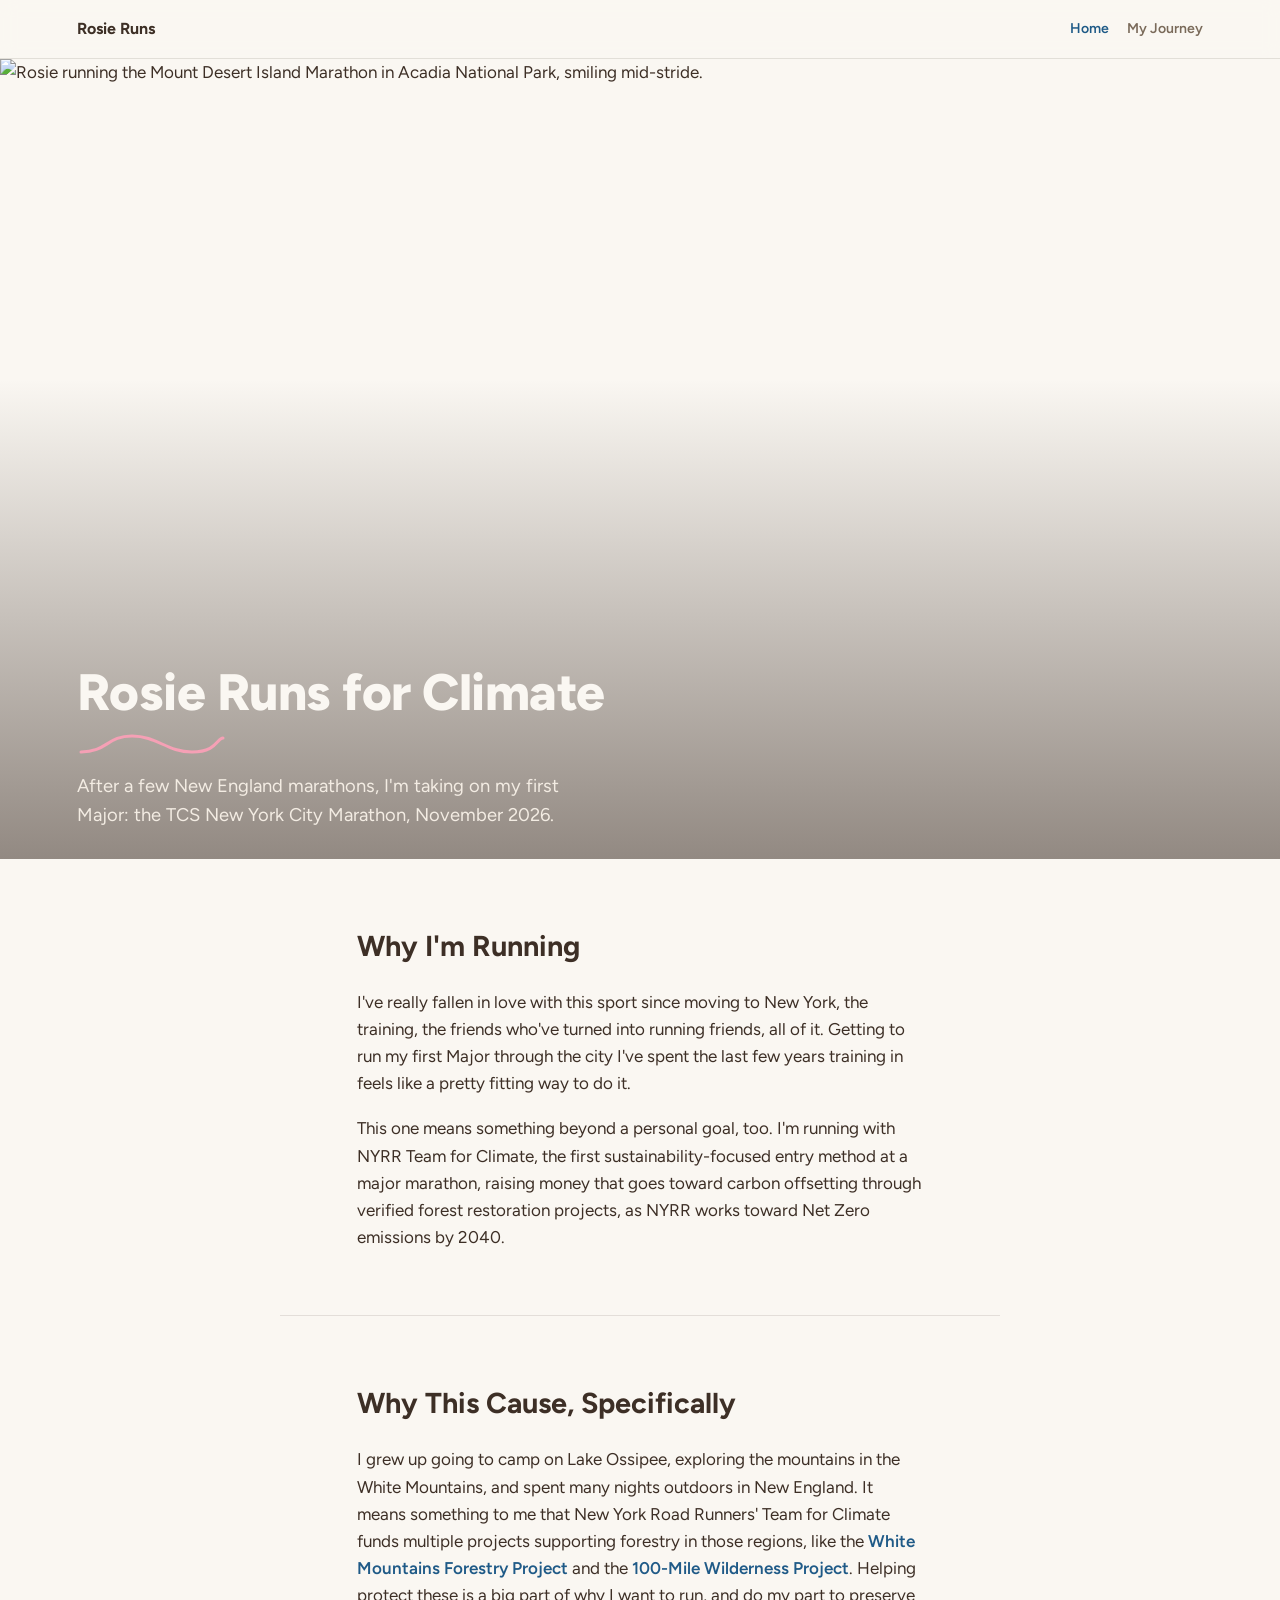
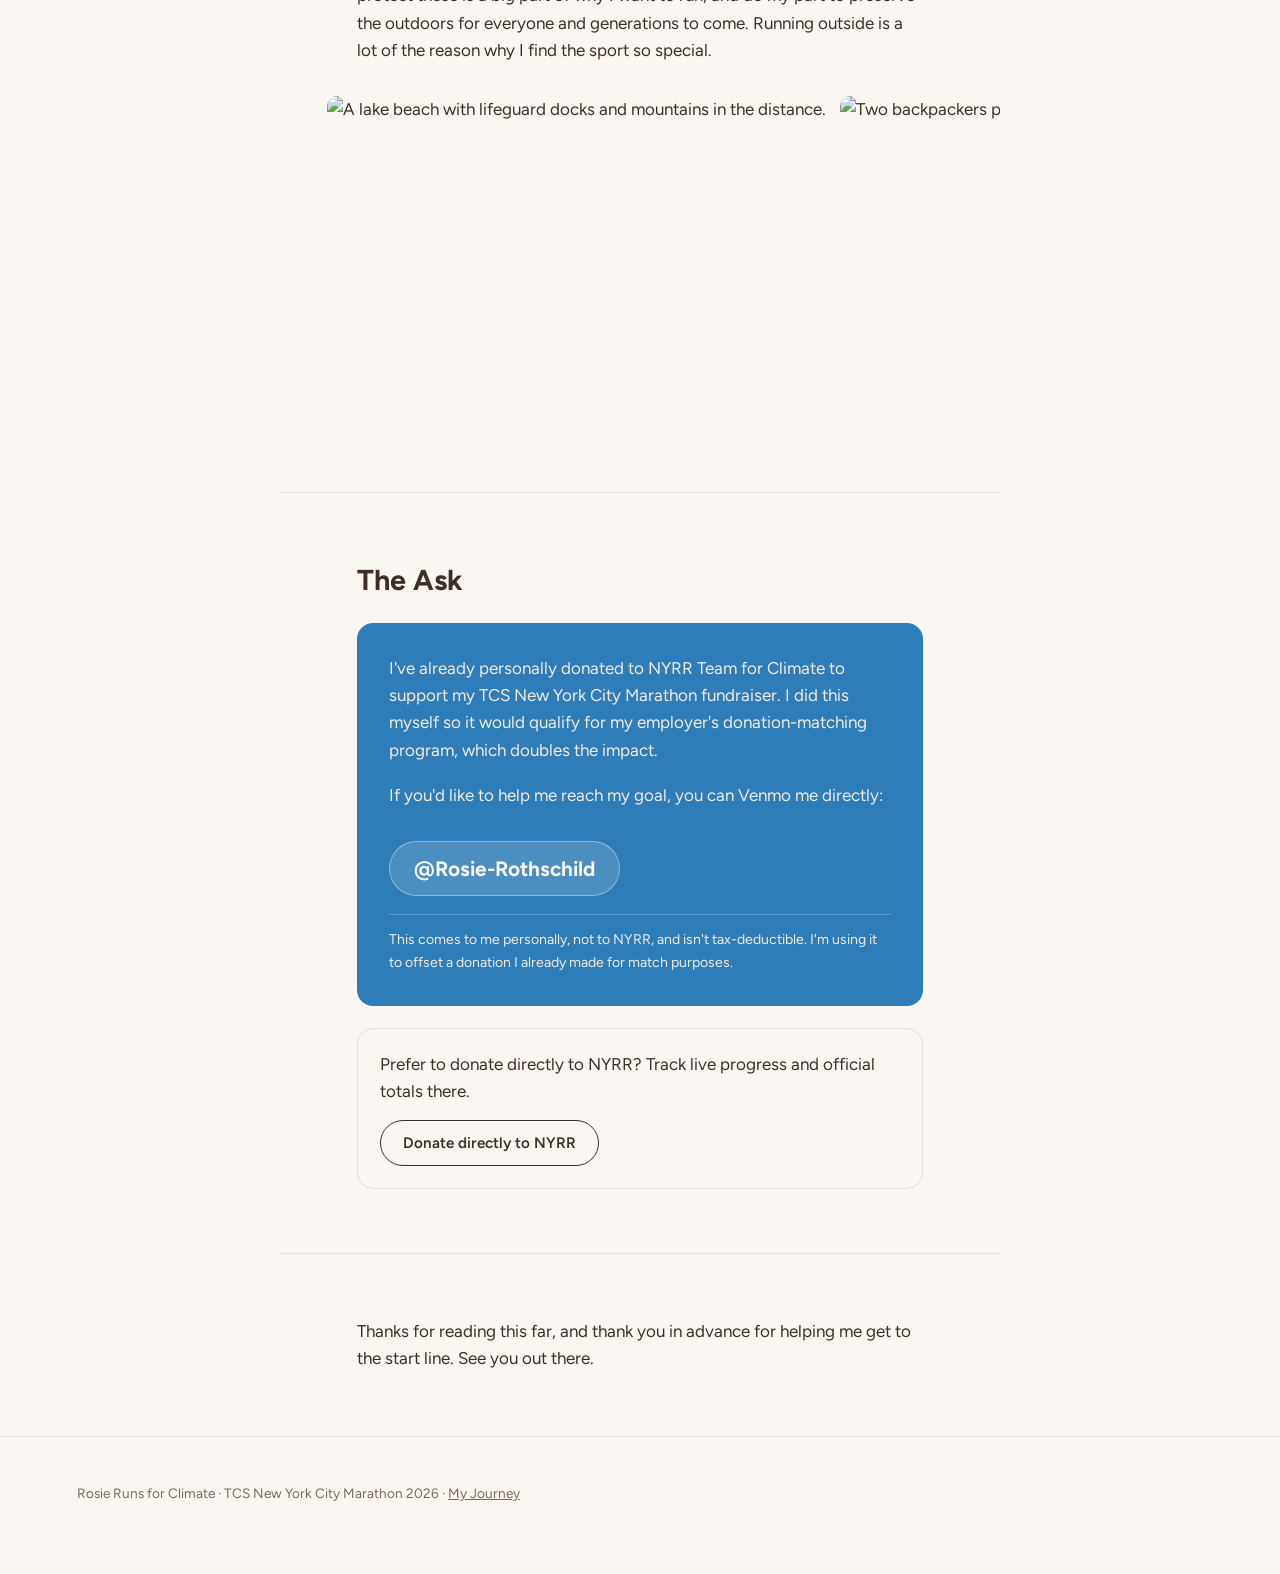
==== index.html @ b6416c95 "initial commit" ====
<!DOCTYPE html>
<html lang="en">
<head>
<meta charset="UTF-8">
<meta name="viewport" content="width=device-width, initial-scale=1.0">
<title>Rosie Runs for Climate</title>
<meta name="description" content="Rosie is running the 2026 TCS New York City Marathon with NYRR Team for Climate.">
<link rel="stylesheet" href="style.css">
</head>
<body>

<nav class="nav">
  <a href="index.html" class="brand">Rosie Runs</a>
  <div class="links">
    <a href="index.html" class="active">Home</a>
    <a href="journey.html">My Journey</a>
  </div>
</nav>

<header class="hero">
  <div class="hero-photo-wrap">
    <img src="images/hero-acadia-running.jpg" alt="Rosie running the Mount Desert Island Marathon in Acadia National Park, smiling mid-stride." />
  </div>
  <div class="hero-text">
    <h1>Rosie Runs for Climate</h1>
    <svg class="hero-route" viewBox="0 0 150 28" aria-hidden="true">
      <path d="M 4 22 C 30 22, 30 6, 55 6 S 90 22, 115 22 S 140 8, 146 8" />
    </svg>
    <p>After a few New England marathons, I'm taking on my first Major: the TCS New York City Marathon, November 2026.</p>
  </div>
</header>

<section class="section">
  <h2>Why I'm Running</h2>
  <p>I've really fallen in love with this sport since moving to New York, the training, the friends who've turned into running friends, all of it. Getting to run my first Major through the city I've spent the last few years training in feels like a pretty fitting way to do it.</p>
  <p>This one means something beyond a personal goal, too. I'm running with NYRR Team for Climate, the first sustainability-focused entry method at a major marathon, raising money that goes toward carbon offsetting through verified forest restoration projects, as NYRR works toward Net Zero emissions by 2040.</p>
</section>

<section class="section tint">
  <h2>Why This Cause, Specifically</h2>
  <p>I grew up going to camp on Lake Ossipee, exploring the mountains in the White Mountains, and spent many nights outdoors in New England. It means something to me that New York Road Runners' Team for Climate funds multiple projects supporting forestry in those regions, like the <span class="project-name">White Mountains Forestry Project</span> and the <span class="project-name">100-Mile Wilderness Project</span>. Helping protect these is a big part of why I want to run, and do my part to preserve the outdoors for everyone and generations to come. Running outside is a lot of the reason why I find the sport so special.</p>

  <div class="photo-strip">
    <img src="images/lake-ossipee.jpg" alt="A lake beach with lifeguard docks and mountains in the distance." />
    <img src="images/white-mountains-backpacking.jpg" alt="Two backpackers posing in front of the White Mountains." />
    <img src="images/katahdin-summit.jpg" alt="Four friends at the Katahdin summit sign in Maine." />
  </div>
</section>

<section class="section">
  <h2>The Ask</h2>

  <div class="ask-primary">
    <p>I've already personally donated to NYRR Team for Climate to support my TCS New York City Marathon fundraiser. I did this myself so it would qualify for my employer's donation-matching program, which doubles the impact.</p>
    <p>If you'd like to help me reach my goal, you can Venmo me directly:</p>
    <a class="venmo-handle" href="https://venmo.com/u/Rosie-Rothschild" target="_blank" rel="noopener">@Rosie-Rothschild</a>
    <p class="disclosure">This comes to me personally, not to NYRR, and isn't tax-deductible. I'm using it to offset a donation I already made for match purposes.</p>
  </div>

  <div class="ask-secondary">
    <p>Prefer to donate directly to NYRR? Track live progress and official totals there.</p>
    <a class="btn-outline" href="https://donations.nyrr.org/donations/new?fundraiser=254c26537fe28b5c06f1" target="_blank" rel="noopener">Donate directly to NYRR</a>
  </div>
</section>

<section class="section signoff">
  <p>Thanks for reading this far, and thank you in advance for helping me get to the start line. See you out there.</p>
</section>

<footer class="footer">
  <p>Rosie Runs for Climate &middot; TCS New York City Marathon 2026 &middot; <a href="journey.html">My Journey</a></p>
</footer>

<script src="script.js"></script>
</body>
</html>
---- style.css ----
@import url('https://fonts.googleapis.com/css2?family=Figtree:wght@400;500;600;700;800&display=swap');

:root {
  --base: #FAF7F2;
  --brown: #3D2F26;
  --blue: #2E7DB8;
  --blue-deep: #1F5A87;
  --olive: #6B7A4F;
  --pink: #F5A0B5;
  --neutral: #7A6A5A;
  --line: rgba(61, 47, 38, 0.12);

  --font: 'Figtree', -apple-system, BlinkMacSystemFont, sans-serif;

  --gutter: 6vw;
  --max-w: 720px;
}

* { box-sizing: border-box; }

html { scroll-behavior: smooth; }

body {
  margin: 0;
  background: var(--base);
  color: var(--brown);
  font-family: var(--font);
  font-size: 17px;
  line-height: 1.6;
  -webkit-font-smoothing: antialiased;
}

@media (prefers-reduced-motion: reduce) {
  html { scroll-behavior: auto; }
  * { animation-duration: 0.001ms !important; transition-duration: 0.001ms !important; }
}

a { color: var(--blue-deep); }
a:focus-visible, button:focus-visible { outline: 2px solid var(--blue); outline-offset: 3px; }

/* ---------- Nav ---------- */
.nav {
  position: sticky;
  top: 0;
  z-index: 20;
  display: flex;
  align-items: center;
  justify-content: space-between;
  gap: 12px;
  padding: 16px var(--gutter);
  background: rgba(250, 247, 242, 0.88);
  backdrop-filter: blur(8px);
  border-bottom: 1px solid var(--line);
}

.nav a {
  text-decoration: none;
  color: var(--brown);
  font-weight: 600;
  white-space: nowrap;
}

.nav .brand {
  font-size: 1rem;
  font-weight: 700;
  color: var(--brown);
}

.nav .links {
  display: flex;
}

.nav .links a {
  margin-left: 18px;
  font-size: 0.88rem;
  color: var(--neutral);
}
.nav .links a.active,
.nav .links a:hover {
  color: var(--blue-deep);
}

@media (max-width: 400px) {
  .nav { padding: 14px 5vw; }
  .nav .brand { font-size: 0.92rem; }
  .nav .links a { margin-left: 12px; font-size: 0.78rem; }
}

/* ---------- Hero ---------- */
.hero {
  position: relative;
  overflow: hidden;
}

.hero-photo-wrap {
  position: relative;
  width: 100%;
  height: 0;
  padding-top: 125%; /* 4:5 on mobile, via padding-percentage technique for broad compatibility */
  max-height: 88vh;
  overflow: hidden;
}

@media (min-width: 640px) {
  .hero-photo-wrap { padding-top: 62.5%; max-height: 78vh; } /* 16:10 */
}

.hero-photo-wrap img {
  position: absolute;
  top: 0;
  left: 0;
  right: 0;
  bottom: 0;
  width: 100%;
  height: 100%;
  object-fit: cover;
  object-position: center 20%;
}

.hero-photo-wrap::after {
  content: '';
  position: absolute;
  inset: 0;
  background: linear-gradient(180deg, rgba(61,47,38,0) 40%, rgba(61,47,38,0.55) 100%);
}

.hero-route {
  display: block;
  width: 150px;
  height: 28px;
  margin: 6px 0 14px;
  overflow: visible;
}

.hero-route path {
  fill: none;
  stroke: var(--pink);
  stroke-width: 3;
  stroke-linecap: round;
  stroke-dasharray: 220;
  stroke-dashoffset: 220;
  animation: draw-route 1.4s ease-out 0.5s forwards;
}

@keyframes draw-route {
  to { stroke-dashoffset: 0; }
}

.hero-text {
  position: absolute;
  left: var(--gutter);
  right: var(--gutter);
  bottom: 28px;
  z-index: 3;
  color: #FAF7F2;
}

.hero-text h1 {
  font-size: clamp(2rem, 7vw, 3.2rem);
  font-weight: 800;
  line-height: 1.05;
  margin: 0 0 10px;
  letter-spacing: -0.01em;
}

.hero-text p {
  font-size: clamp(1rem, 3vw, 1.15rem);
  max-width: 44ch;
  margin: 0;
  color: #F3ECE3;
}

/* ---------- Sections ---------- */
.section {
  padding: 64px var(--gutter);
  max-width: var(--max-w);
  margin: 0 auto;
}

.section + .section {
  border-top: 1px solid var(--line);
}

.section h2 {
  font-size: clamp(1.4rem, 4vw, 1.8rem);
  font-weight: 700;
  margin: 0 0 20px;
  color: var(--brown);
}

.section p {
  margin: 0 0 18px;
  color: var(--brown);
  max-width: 62ch;
}

.section p:last-child { margin-bottom: 0; }

.section.tint {
  background: var(--base);
}

/* project name highlight - understated, not a badge */
.project-name {
  color: var(--blue-deep);
  font-weight: 600;
}

/* ---------- Photo strip / carousel ---------- */
.photo-strip {
  display: flex;
  gap: 14px;
  overflow-x: auto;
  margin: 28px calc(var(--gutter) * -1) 0;
  padding: 4px var(--gutter) 12px;
  scroll-snap-type: x mandatory;
  -webkit-overflow-scrolling: touch;
}

.photo-strip::-webkit-scrollbar { height: 6px; }
.photo-strip::-webkit-scrollbar-thumb { background: var(--line); border-radius: 3px; }

.photo-strip img {
  scroll-snap-align: start;
  flex: 0 0 auto;
  height: 260px;
  width: auto;
  max-width: 82vw;
  object-fit: cover;
  border-radius: 10px;
}

@media (min-width: 640px) {
  .photo-strip img { height: 320px; }
}

/* ---------- The Ask ---------- */
.ask-primary {
  background: var(--blue);
  color: #FAF7F2;
  border-radius: 16px;
  padding: 32px;
  margin-top: 8px;
}

.ask-primary p { color: #F3ECE3; }

.venmo-handle {
  display: inline-block;
  font-size: 1.3rem;
  font-weight: 700;
  color: #FAF7F2;
  background: rgba(250, 247, 242, 0.14);
  border: 1.5px solid rgba(250, 247, 242, 0.4);
  border-radius: 999px;
  padding: 10px 24px;
  margin: 14px 0 18px;
  text-decoration: none;
}

.venmo-handle:hover { background: rgba(250, 247, 242, 0.22); }

.disclosure {
  font-size: 0.88rem;
  color: rgba(243, 236, 227, 0.85);
  border-top: 1px solid rgba(250, 247, 242, 0.25);
  padding-top: 14px;
  margin-top: 18px;
}

.ask-secondary {
  margin-top: 22px;
  padding: 22px;
  border: 1.5px solid var(--line);
  border-radius: 16px;
}

.ask-secondary p { margin-bottom: 14px; }

.btn-outline {
  display: inline-block;
  border: 1.5px solid var(--brown);
  color: var(--brown);
  text-decoration: none;
  font-weight: 600;
  padding: 10px 22px;
  border-radius: 999px;
  font-size: 0.95rem;
}

.btn-outline:hover {
  background: var(--brown);
  color: var(--base);
}

/* ---------- Sign-off ---------- */
.signoff {
  text-align: left;
  color: var(--neutral);
  font-style: normal;
}

/* ---------- Footer ---------- */
.footer {
  padding: 32px var(--gutter) 56px;
  color: var(--neutral);
  font-size: 0.85rem;
  border-top: 1px solid var(--line);
}

.footer a { color: var(--neutral); }

/* ---------- Journey page specific ---------- */
.journey-hero {
  padding: 56px var(--gutter) 0;
  max-width: var(--max-w);
  margin: 0 auto;
}

.journey-hero h1 {
  font-size: clamp(1.8rem, 6vw, 2.6rem);
  font-weight: 800;
  margin: 0 0 8px;
  color: var(--brown);
}

.journey-hero .kicker {
  color: var(--olive);
  font-weight: 600;
  margin: 0 0 4px;
}

.strava-link {
  display: inline-flex;
  align-items: center;
  gap: 8px;
  margin-top: 8px;
  color: var(--blue-deep);
  font-weight: 600;
  text-decoration: none;
}

.strava-link:hover { text-decoration: underline; }

/* ---------- Coming soon (unused now, kept minimal if needed) ---------- */
.coming-soon {
  padding: 120px var(--gutter);
  text-align: center;
  color: var(--neutral);
}
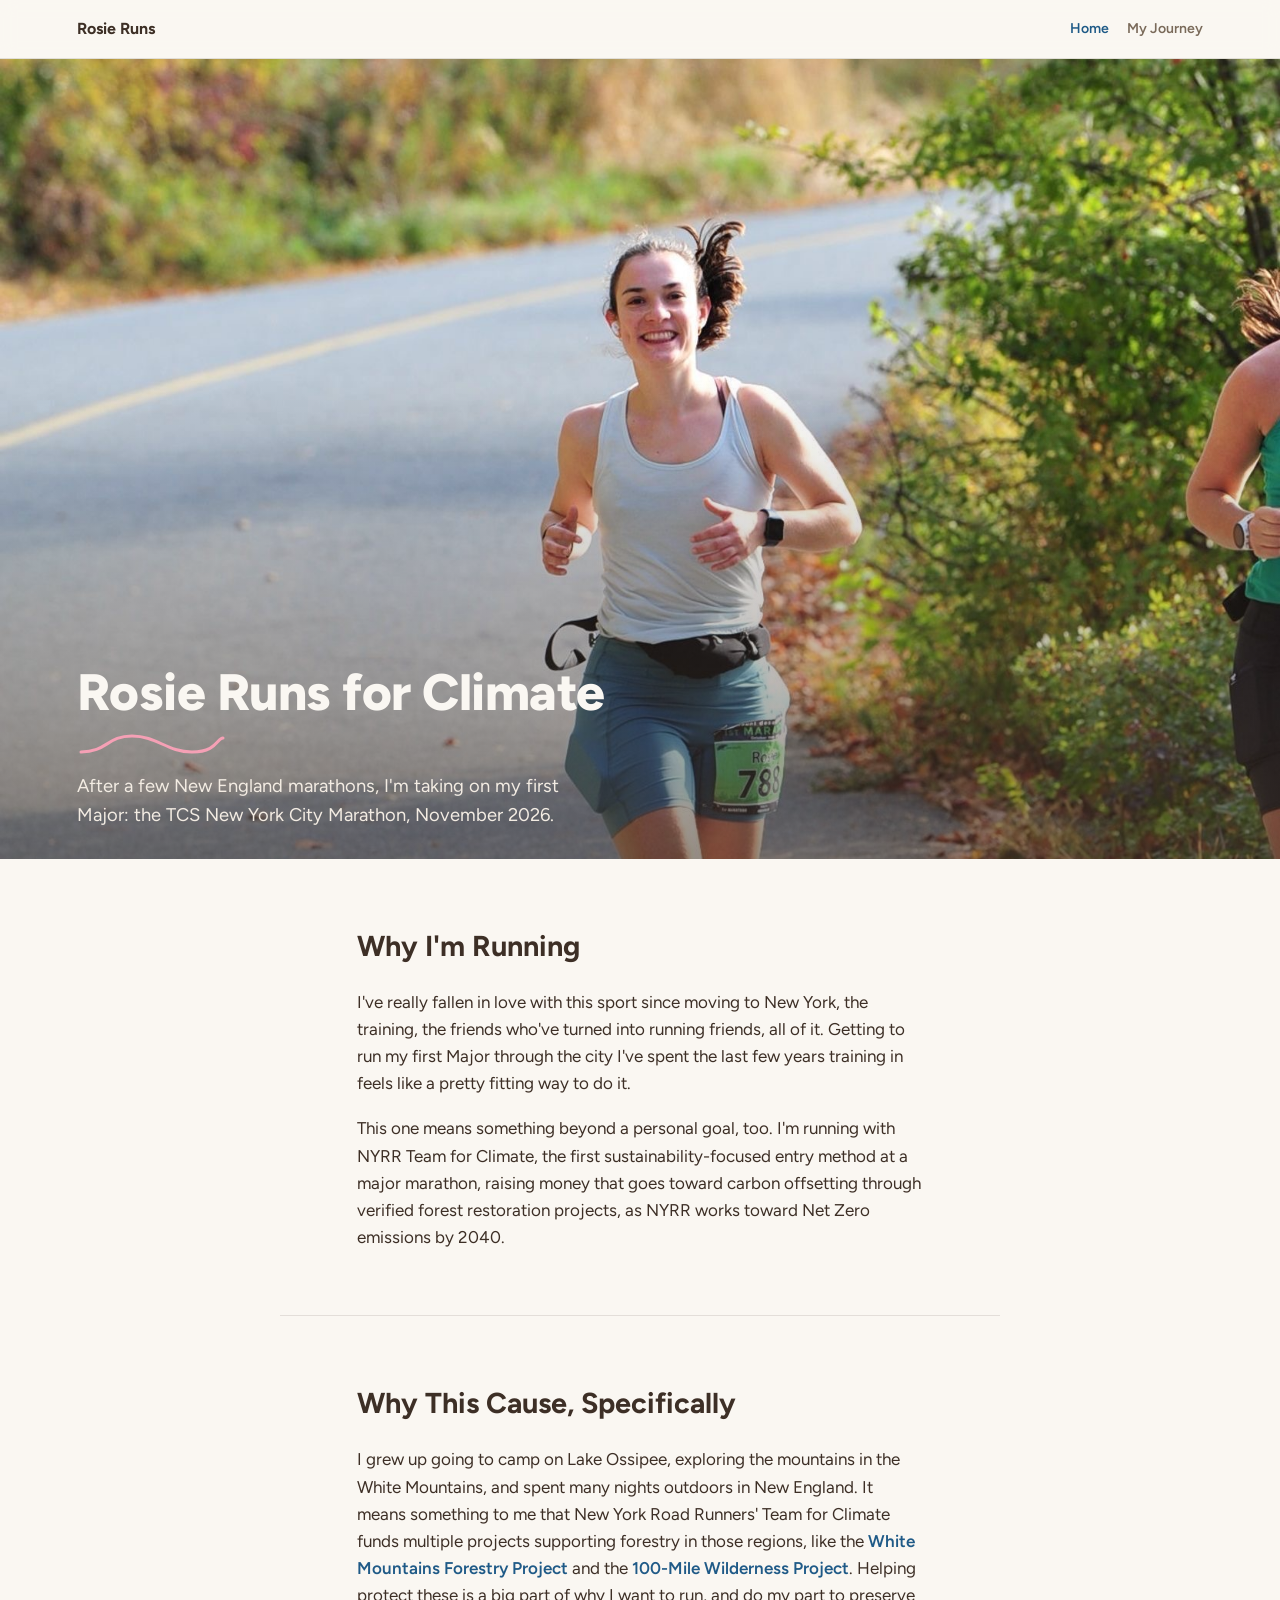
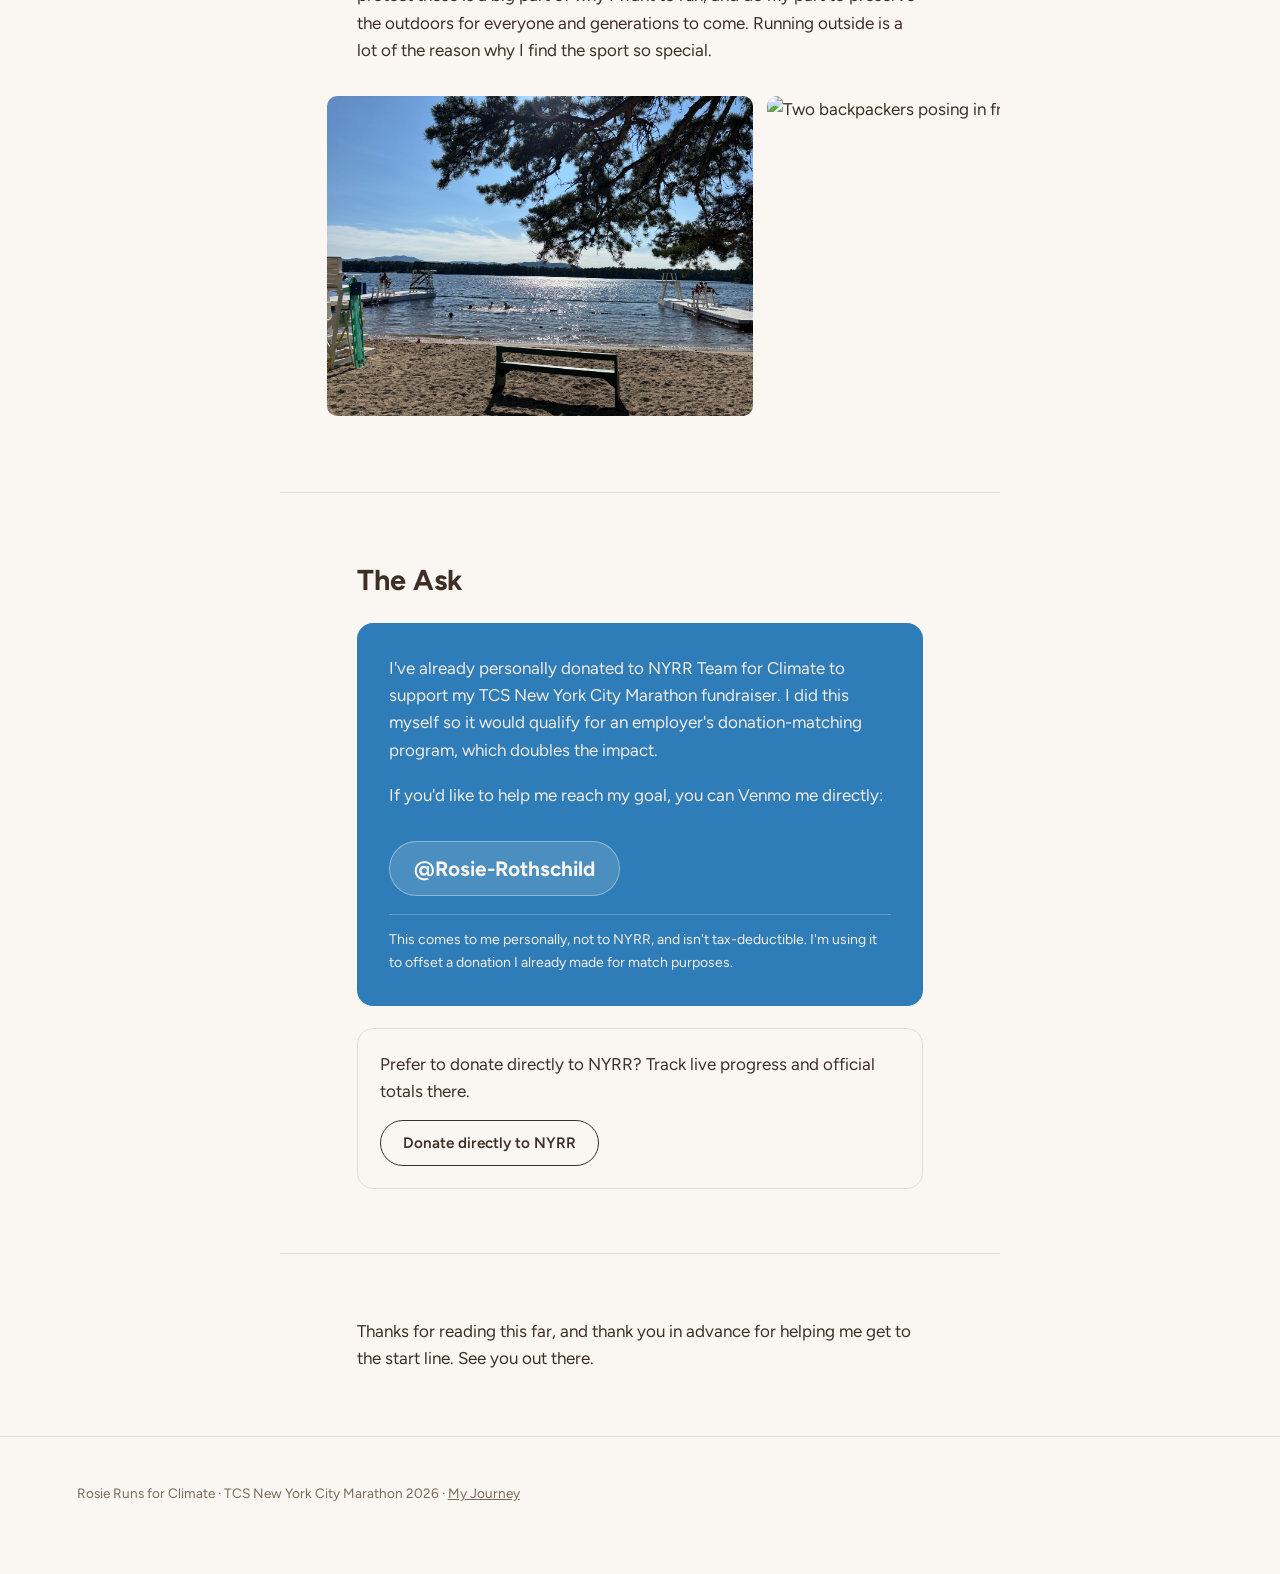
==== commit 31f531fa: "updated images & titles" ====
--- a/index.html
+++ b/index.html
@@ -51,7 +51,7 @@
   <h2>The Ask</h2>
 
   <div class="ask-primary">
-    <p>I've already personally donated to NYRR Team for Climate to support my TCS New York City Marathon fundraiser. I did this myself so it would qualify for my employer's donation-matching program, which doubles the impact.</p>
+    <p>I've already personally donated to NYRR Team for Climate to support my TCS New York City Marathon fundraiser. I did this myself so it would qualify for an employer's donation-matching program, which doubles the impact.</p>
     <p>If you'd like to help me reach my goal, you can Venmo me directly:</p>
     <a class="venmo-handle" href="https://venmo.com/u/Rosie-Rothschild" target="_blank" rel="noopener">@Rosie-Rothschild</a>
     <p class="disclosure">This comes to me personally, not to NYRR, and isn't tax-deductible. I'm using it to offset a donation I already made for match purposes.</p>
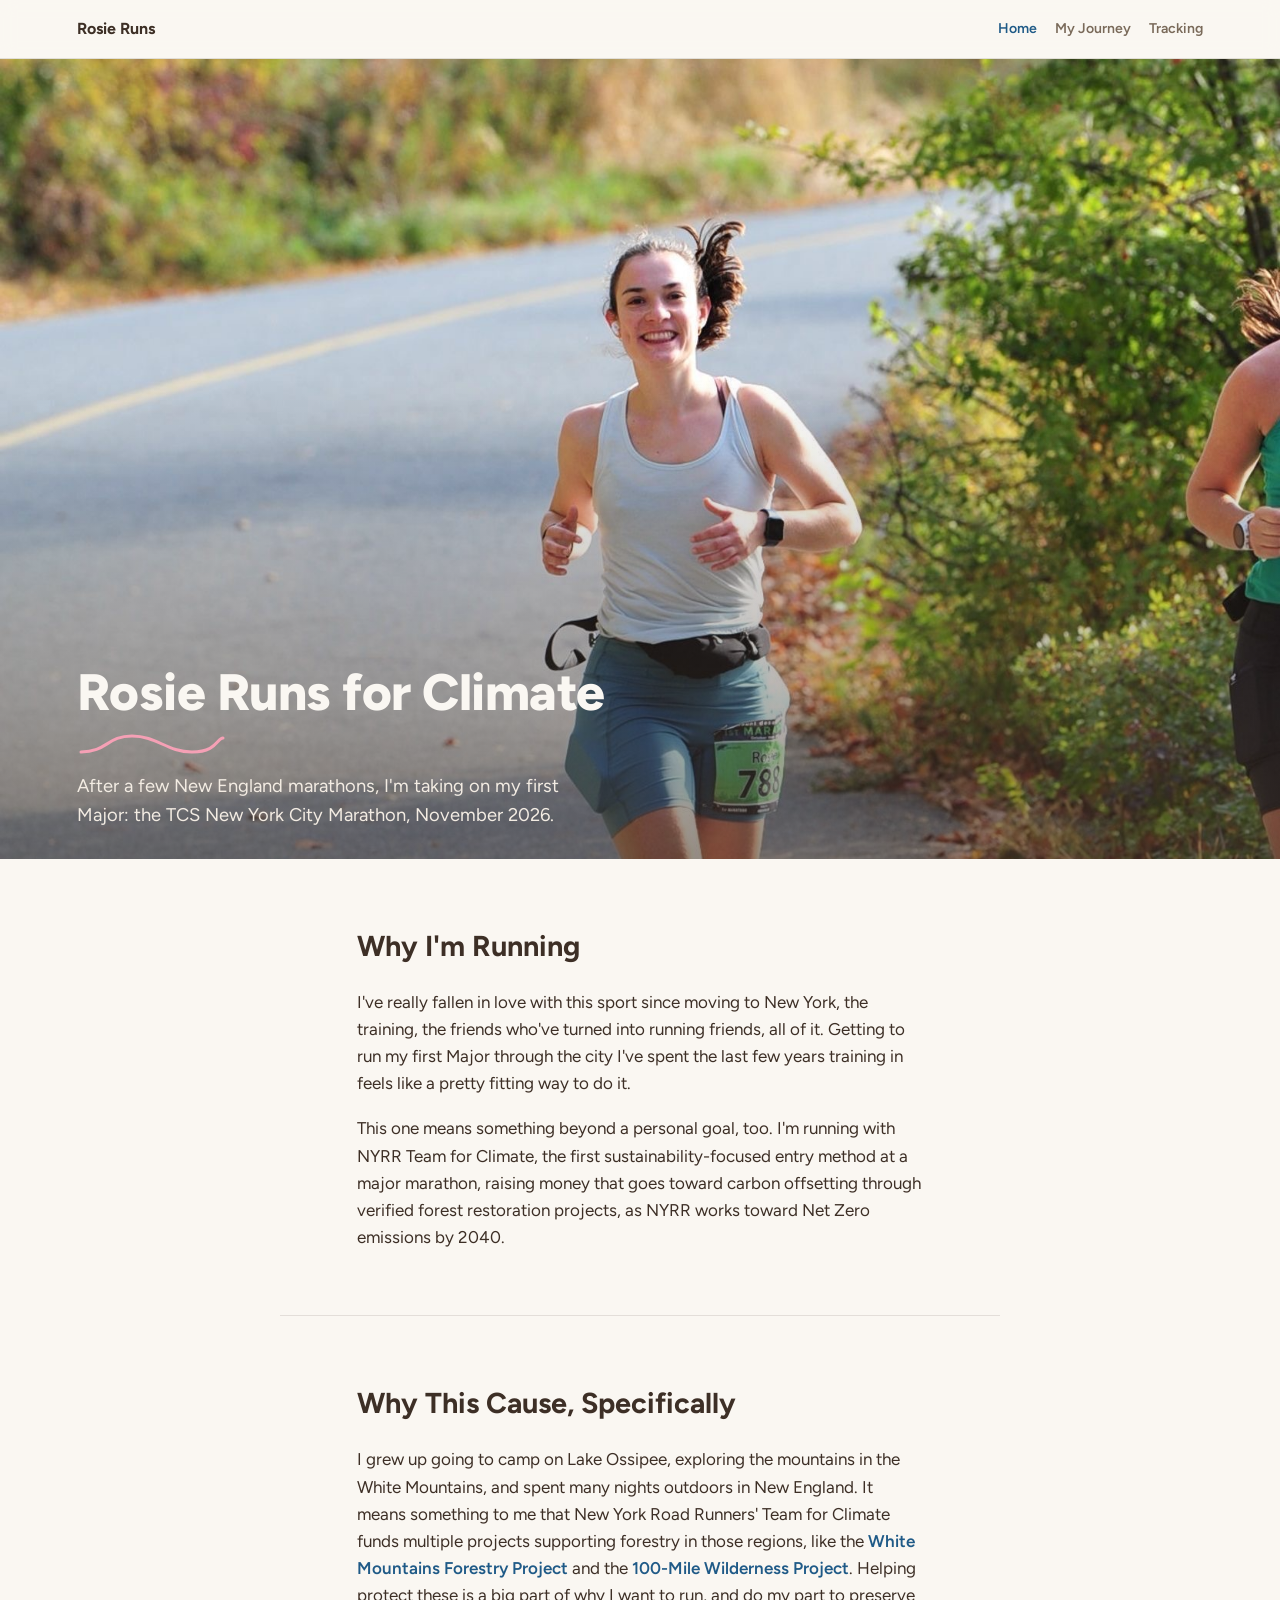
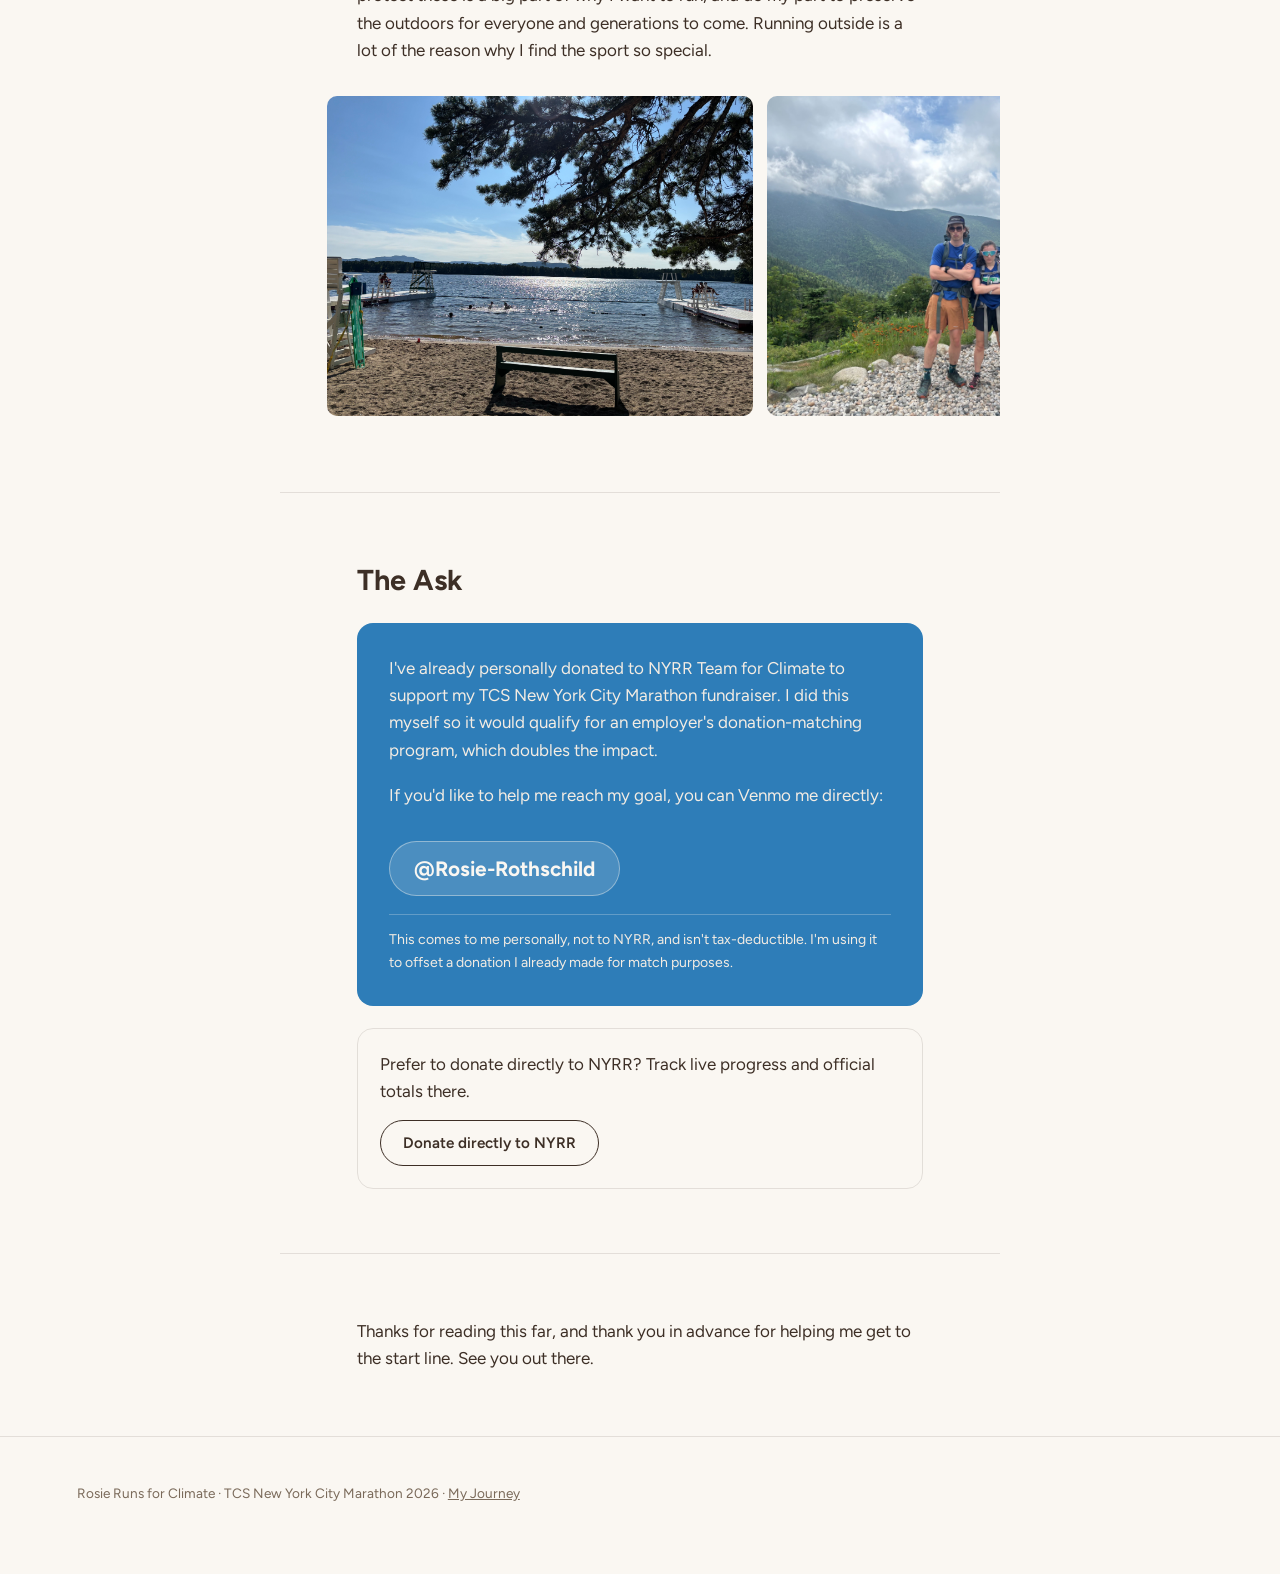
==== commit 8d18d5a1: "Add Tracking Runners page with course map and cheer spots Interactive NYC Marathon course map with e" ====
--- a/index.html
+++ b/index.html
@@ -6,6 +6,11 @@
 <title>Rosie Runs for Climate</title>
 <meta name="description" content="Rosie is running the 2026 TCS New York City Marathon with NYRR Team for Climate.">
 <link rel="stylesheet" href="style.css">
+<link rel="icon" type="image/png" href="/favicon-96x96.png" sizes="96x96" />
+<link rel="icon" type="image/svg+xml" href="/favicon.svg" />
+<link rel="shortcut icon" href="/favicon.ico" />
+<link rel="apple-touch-icon" sizes="180x180" href="/apple-touch-icon.png" />
+<link rel="manifest" href="/site.webmanifest" />
 </head>
 <body>
 
@@ -14,6 +19,7 @@
   <div class="links">
     <a href="index.html" class="active">Home</a>
     <a href="journey.html">My Journey</a>
+    <a href="tracking.html">Tracking</a>
   </div>
 </nav>
 
--- a/style.css
+++ b/style.css
@@ -348,3 +348,141 @@
   text-align: center;
   color: var(--neutral);
 }
+
+/* ---------- Tracking page ---------- */
+.runner-tabs {
+  display: flex;
+  gap: 4px;
+  margin-top: 20px;
+  border-bottom: 1px solid var(--line);
+}
+
+.runner-tab {
+  background: none;
+  border: none;
+  border-bottom: 3px solid transparent;
+  margin-bottom: -1px;
+  padding: 10px 16px;
+  font: 600 1rem var(--font);
+  color: var(--neutral);
+  cursor: pointer;
+}
+
+.runner-tab.active {
+  color: var(--blue-deep);
+  border-bottom-color: var(--blue);
+}
+
+.runner-panel { padding-top: 36px; }
+
+.btn-track {
+  display: inline-block;
+  background: var(--blue);
+  color: #FAF7F2;
+  text-decoration: none;
+  font-weight: 700;
+  padding: 12px 24px;
+  border-radius: 999px;
+  margin: 4px 0 8px;
+}
+
+.btn-track:hover { background: var(--blue-deep); }
+
+.live-status {
+  margin-top: 16px;
+  padding: 12px 16px;
+  border-radius: 12px;
+  background: rgba(245, 160, 181, 0.22);
+  font-weight: 600;
+}
+
+.course-map {
+  height: 460px;
+  margin: 28px 0 0;
+  border-radius: 16px;
+  border: 1px solid var(--line);
+  overflow: hidden;
+  z-index: 0;
+}
+
+@media (min-width: 640px) {
+  .course-map { height: 560px; }
+}
+
+.leaflet-marker-icon.mile-tag {
+  display: flex;
+  align-items: center;
+  justify-content: center;
+  border-radius: 50%;
+  background: #FAF7F2;
+  border: 2px solid var(--blue-deep);
+  color: var(--blue-deep);
+  font: 700 0.68rem/1 var(--font);
+}
+
+.mile-tag.start { background: var(--olive); border-color: var(--olive); color: #FAF7F2; }
+
+.leaflet-marker-icon.spot-pin {
+  display: flex;
+  align-items: center;
+  justify-content: center;
+  border-radius: 50%;
+  background: var(--pink);
+  border: 3px solid #fff;
+  box-shadow: 0 1px 4px rgba(61, 47, 38, 0.35);
+  color: var(--brown);
+}
+
+.leaflet-marker-icon.spot-pin svg,
+.spot-num svg {
+  width: 15px;
+  height: 15px;
+  fill: none;
+  stroke: var(--brown);
+  stroke-width: 2.2;
+  stroke-linecap: round;
+  stroke-linejoin: round;
+}
+
+.leaflet-popup-content { font-family: var(--font); font-size: 0.9rem; line-height: 1.45; }
+.popup-likely { color: var(--neutral); }
+
+.spot-list {
+  list-style: none;
+  padding: 0;
+  margin: 24px 0;
+}
+
+.spot {
+  display: flex;
+  gap: 14px;
+  width: 100%;
+  text-align: left;
+  background: none;
+  border: none;
+  border-bottom: 1px solid var(--line);
+  padding: 16px 0;
+  font: inherit;
+  color: inherit;
+  cursor: pointer;
+}
+
+.spot:hover .spot-name { color: var(--blue-deep); }
+
+.spot-num {
+  flex: 0 0 30px;
+  height: 30px;
+  border-radius: 50%;
+  background: var(--pink);
+  display: flex;
+  align-items: center;
+  justify-content: center;
+}
+
+.spot-body { display: flex; flex-direction: column; gap: 2px; }
+.spot-name { font-weight: 700; }
+.spot-mile { font-weight: 500; color: var(--neutral); font-size: 0.85rem; margin-left: 4px; }
+.spot-time { font-size: 1.15rem; font-weight: 700; color: var(--blue-deep); }
+.spot-where { font-size: 0.9rem; color: var(--neutral); }
+
+.fine-print { font-size: 0.85rem; color: var(--neutral); }
